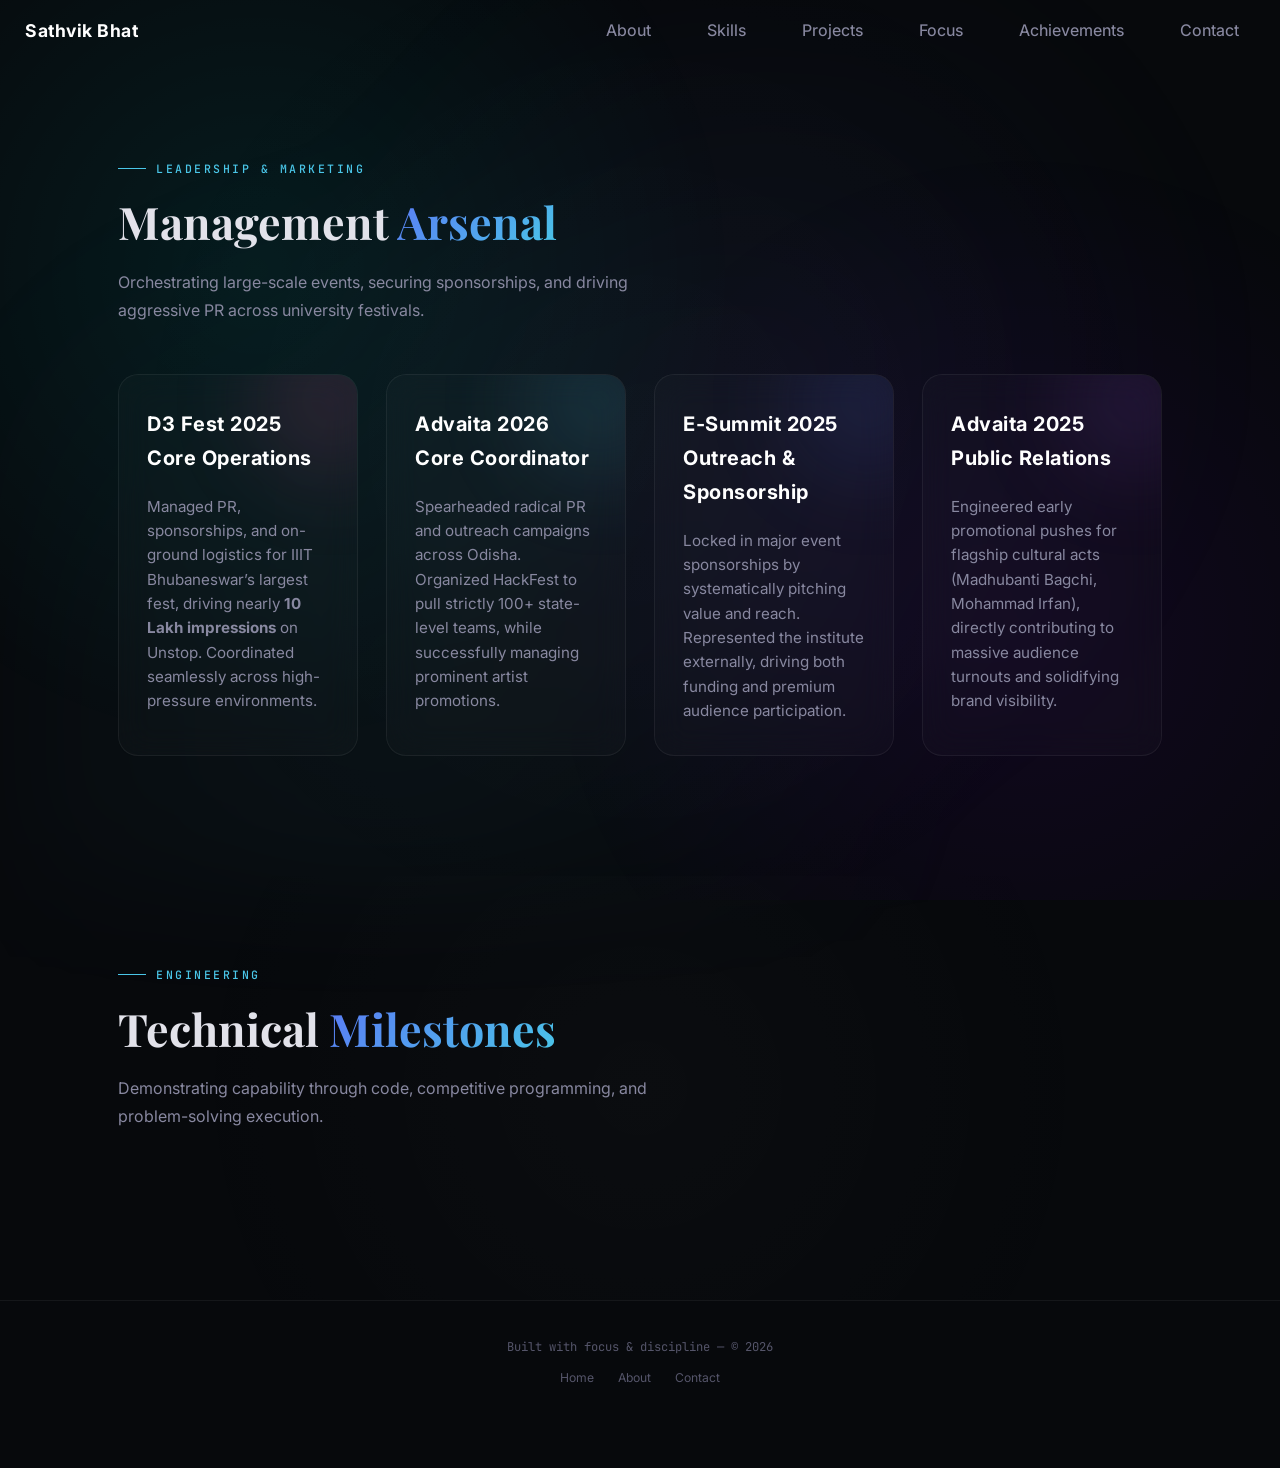
==== achievements.html @ 840d5bf0 "Updated many new sections" ====
<!DOCTYPE html>
<html lang="en">

<head>
  <meta charset="UTF-8" />
  <meta name="viewport" content="width=device-width, initial-scale=1.0" />
  <title>Achievements - Sathvik Bhat</title>
  <meta name="description"
    content="Achievements and milestones of Sathvik Bhat." />
  <meta name="author" content="Sathvik Bhat" />

  <!-- Google Fonts -->
  <link rel="preconnect" href="https://fonts.googleapis.com" />
  <link rel="preconnect" href="https://fonts.gstatic.com" crossorigin />
  <link
    href="https://fonts.googleapis.com/css2?family=Playfair+Display:wght@700;800;900&family=Inter:wght@300;400;450;500;600;700;800&family=JetBrains+Mono:wght@400;500&display=swap"
    rel="stylesheet" />

  <!-- Stylesheet -->
  <link rel="stylesheet" href="style.css" />
</head>

<body>

  <!-- Floating pill navbar -->
  <nav class="navbar" id="navbar">
    <div class="nav-pill" id="nav-links">
      <div class="name-navbar" id="name-navbar">
        <h3><a href="index.html">Sathvik Bhat</a></h3>
      </div>
      <div class="page-navbar">
        <a href="index.html#about">About</a>
        <a href="skills-projects.html">Skills</a>
        <a href="skills-projects.html#projects">Projects</a>
        <a href="focus.html">Focus</a>
        <a href="achievements.html">Achievements</a>
        <a href="index.html#contact">Contact</a>
      </div>
    </div>
    <button class="nav-toggle" id="nav-toggle" aria-label="Toggle navigation">
    </button>
  </nav>

  <!-- ================================
       MANAGEMENT ACHIEVEMENTS
       ================================ -->
  <section class="section" id="management-achievements" style="padding-top: 150px;">
    <div class="container">
      <span class="section-label reveal">Leadership & Marketing</span>
      <h2 class="section-title reveal">Management <span class="gradient-text">Arsenal</span></h2>
      <p class="section-subtitle reveal" style="margin-bottom: 50px;">
        Orchestrating large-scale events, securing sponsorships, and driving aggressive PR across university festivals.
      </p>

      <div class="skills-box-grid">
        <!-- D3 Fest -->
        <div class="skill-box reveal reveal-delay-1">
          <div class="box-glow pink"></div>
          <div class="box-content">
            <h3 class="box-title">D3 Fest 2025 Core Operations</h3>
            <p style="color: var(--text-secondary); line-height: 1.6; font-size: 0.95rem; margin-top: 14px;">
              Managed PR, sponsorships, and on-ground logistics for IIIT Bhubaneswar’s largest fest, driving nearly <strong>10 Lakh impressions</strong> on Unstop. Coordinated seamlessly across high-pressure environments.
            </p>
          </div>
        </div>

        <!-- Advaita 26 -->
        <div class="skill-box reveal reveal-delay-2">
          <div class="box-glow cyan"></div>
          <div class="box-content">
            <h3 class="box-title">Advaita 2026 Core Coordinator</h3>
            <p style="color: var(--text-secondary); line-height: 1.6; font-size: 0.95rem; margin-top: 14px;">
              Spearheaded radical PR and outreach campaigns across Odisha. Organized HackFest to pull strictly 100+ state-level teams, while successfully managing prominent artist promotions.
            </p>
          </div>
        </div>

        <!-- E-Summit -->
        <div class="skill-box reveal reveal-delay-3">
          <div class="box-glow blue"></div>
          <div class="box-content">
            <h3 class="box-title">E-Summit 2025 Outreach & Sponsorship</h3>
            <p style="color: var(--text-secondary); line-height: 1.6; font-size: 0.95rem; margin-top: 14px;">
              Locked in major event sponsorships by systematically pitching value and reach. Represented the institute externally, driving both funding and premium audience participation.
            </p>
          </div>
        </div>

        <!-- Advaita 25 -->
        <div class="skill-box reveal reveal-delay-4">
          <div class="box-glow purple"></div>
          <div class="box-content">
            <h3 class="box-title">Advaita 2025 Public Relations</h3>
            <p style="color: var(--text-secondary); line-height: 1.6; font-size: 0.95rem; margin-top: 14px;">
              Engineered early promotional pushes for flagship cultural acts (Madhubanti Bagchi, Mohammad Irfan), directly contributing to massive audience turnouts and solidifying brand visibility.
            </p>
          </div>
        </div>
      </div>
    </div>
  </section>

  <!-- ================================
       TECHNICAL ACHIEVEMENTS
       ================================ -->
  <section class="section" id="tech-achievements" style="padding-bottom: 120px; padding-top: 80px;">
    <div class="container">
      <span class="section-label reveal">Engineering</span>
      <h2 class="section-title reveal">Technical <span class="gradient-text">Milestones</span></h2>
      <p class="section-subtitle reveal" style="margin-bottom: 50px;">
        Demonstrating capability through code, competitive programming, and problem-solving execution.
      </p>

      <div class="skills-box-grid">
        <!-- Tech achievements will be added here -->
      </div>
    </div>
  </section>

  <!-- ================================
       FOOTER
       ================================ -->
  <footer class="footer">
    <div class="container">
      <p>Built with focus &amp; discipline — &copy; 2026</p>
      <div class="footer-links">
        <a href="index.html#hero">Home</a>
        <a href="index.html#about">About</a>
        <a href="index.html#contact">Contact</a>
      </div>
    </div>
  </footer>

  <!-- JavaScript -->
  <script src="script.js"></script>
</body>

</html>
---- style.css ----
/* ==============================
   DESIGN TOKENS & RESET
   ============================== */

:root {
  /* Darker color palette */
  --bg-primary: #191223;
  --bg-secondary: #2b2049;
  --bg-card: rgba(255, 255, 255, 0.02);
  --bg-glass: rgba(255, 255, 255, 0.035);
  --border-glass: rgba(255, 255, 255, 0.06);
  --border-hover: rgba(255, 255, 255, 0.12);

  --text-primary: #e2e2ea;
  --text-secondary: #8888a0;
  --text-muted: #55556a;

  --accent-blue: #5a7af5;
  --accent-cyan: #4ac6e8;
  --accent-gradient: linear-gradient(135deg, #5a7af5 0%, #4ac6e8 100%);

  /* Typography */
  --font-display: 'Playfair Display', Georgia, serif;
  --font-primary: 'Inter', -apple-system, BlinkMacSystemFont, sans-serif;
  --font-mono: 'JetBrains Mono', 'Fira Code', monospace;

  /* Spacing */
  --section-padding: 120px 0;
  --container-width: 1100px;
  --container-padding: 0 28px;

  /* Transitions */
  --transition-fast: 0.2s ease;
  --transition-smooth: 0.3s ease;

  /* Borders */
  --radius-sm: 8px;
  --radius-md: 14px;
  --radius-lg: 20px;
  --radius-pill: 50px;
}

/* Reset */
*,
*::before,
*::after {
  margin: 0;
  padding: 0;
  box-sizing: border-box;
}

html {
  scroll-behavior: smooth;
  font-size: 16px;
  -webkit-font-smoothing: antialiased;
  -moz-osx-font-smoothing: grayscale;
}

/* ==============================
   GLOBAL BACKGROUND SYSTEM
   ============================== */

body {
  font-family: var(--font-primary);
  background: rgb(7, 9, 12);
  background-attachment: fixed;
  color: var(--text-primary);
  line-height: 1.7;
  overflow-x: hidden;
  position: relative;
}

/* MAIN AMBIENT LAYER */
body::before {
  content: "";
  position: fixed;
  inset: 0;
  z-index: -2;

  background:
    radial-gradient(circle at 20% 30%, rgba(0, 255, 255, 0.08), transparent 40%),
    radial-gradient(circle at 80% 70%, rgba(140, 0, 255, 0.08), transparent 40%);

  animation: globalFloat 10s ease-in-out infinite alternate;
}

/* EXTRA DEPTH LAYER */
body::after {
  content: "";
  position: fixed;
  inset: 0;
  z-index: -3;

  background:
    radial-gradient(circle at 60% 40%, rgba(90, 122, 245, 0.06), transparent 50%),
    radial-gradient(circle at 30% 80%, rgba(74, 198, 232, 0.05), transparent 50%);

  filter: blur(60px);
}

/* ANIMATION */
@keyframes globalFloat {
  from {
    transform: translateY(0px) scale(1);
  }

  to {
    transform: translateY(-60px) scale(1.05);
  }
}

@media (max-width: 768px) {
  body {
    padding-bottom: 60px;
    /* same height as the bar */
  }
}

a {
  text-decoration: none;
  color: inherit;
}

ul,
ol {
  list-style: none;
}

img {
  max-width: 100%;
  display: block;
}

button {
  cursor: pointer;
  border: none;
  background: none;
  font-family: inherit;
}

/* ==============================
   UTILITY CLASSES
   ============================== */

.container {
  max-width: var(--container-width);
  margin: 0 auto;
  padding: var(--container-padding);
}

.section {
  padding: var(--section-padding);
  position: relative;
}

.section-label {
  display: inline-flex;
  align-items: center;
  gap: 10px;
  font-family: var(--font-mono);
  font-size: 0.72rem;
  letter-spacing: 2.5px;
  text-transform: uppercase;
  color: var(--accent-cyan);
  margin-bottom: 18px;
  font-weight: 500;
}

.section-label::before {
  content: '';
  width: 28px;
  height: 1px;
  background: var(--accent-cyan);
}

.section-title {
  font-family: var(--font-display);
  font-size: clamp(1.8rem, 4vw, 2.8rem);
  font-weight: 700;
  color: var(--text-primary);
  margin-bottom: 20px;
  line-height: 1.15;
}

.section-subtitle {
  font-size: 1rem;
  color: var(--text-secondary);
  max-width: 540px;
  line-height: 1.75;
}

.gradient-text {
  background: var(--accent-gradient);
  -webkit-background-clip: text;
  -webkit-text-fill-color: transparent;
  background-clip: text;
}

/* ==============================
   HERO SECTION
   ============================== */

.hero {
  min-height: 100vh;
  display: flex;
  align-items: center;
  position: relative;
  overflow: hidden;
  background: transparent;
}

.hero-inner {
  position: relative;
  z-index: 2;

  display: flex;
  flex-direction: column;

  justify-content: center;
  /* vertical center */
  align-items: center;
  /* horizontal center */

  text-align: center;
  /* center text */

  width: 100%;
  max-width: 1300px;
  margin: 0 auto;
  padding: 0 24px;
  min-height: 100vh;
}

.hero-content {
  max-width: 800px;
  padding: 0;
  margin: 0 auto;

  display: flex;
  flex-direction: column;
  align-items: center;
}

@keyframes fadeInUp {
  from {
    opacity: 0;
    transform: translateY(24px);
  }

  to {
    opacity: 1;
    transform: translateY(0);
  }
}

.section::before {
  content: "";
  position: absolute;
  inset: 0;
  z-index: -1;
  background: radial-gradient(circle at 50% 50%, rgba(255, 255, 255, 0.02), transparent 70%);
  pointer-events: none;
}

.hero-name {
  margin-bottom: 24px;
}

.name-line {
  display: block;
  font-family: var(--font-display);
  font-size: clamp(3.5rem, 10vw, 7rem);
  font-weight: 900;
  line-height: 0.9;
  color: #fff;
  position: relative;
  letter-spacing: -2px;
  text-shadow:
    0 0 10px rgba(125, 249, 255, 0.15),
    0 0 30px rgba(192, 132, 252, 0.1);

  background: linear-gradient(90deg, #ffffff, #7df9ff, #c084fc);
  -webkit-background-clip: text;
  background-clip: text;
  -webkit-text-fill-color: transparent;

  animation: glowShift 4s linear infinite;
}

@keyframes glowShift {
  0% {
    filter: drop-shadow(0 0 10px rgba(125, 249, 255, 0.2));
  }

  100% {
    filter: drop-shadow(0 0 25px rgba(192, 132, 252, 0.4));
  }
}

.name-line::before,
.name-line::after {
  content: attr(data-text);
  position: absolute;
  left: 0;
  top: 0;
  width: 100%;
  overflow: hidden;
}

.name-line::before {
  color: rgba(0, 255, 255, 0.5);
  transform: translateX(-2px);
  animation: glitch 2s infinite;
}

.name-line::after {
  color: rgba(255, 0, 255, 0.5);
  transform: translateX(2px);
  animation: glitch 2s infinite reverse;
}

@keyframes glitch {
  0% {
    clip-path: inset(0 0 80% 0);
  }

  20% {
    clip-path: inset(10% 0 60% 0);
  }

  40% {
    clip-path: inset(40% 0 30% 0);
  }

  60% {
    clip-path: inset(20% 0 50% 0);
  }

  80% {
    clip-path: inset(60% 0 10% 0);
  }

  100% {
    clip-path: inset(0 0 80% 0);
  }
}

.name-line:first-child {
  margin-bottom: 6px;
}



.hero-tagline {
  font-size: 0.85rem;
  opacity: 0.7;
  letter-spacing: 2px;
  text-transform: uppercase;
}

.hero-tagline .cursor {
  display: inline-block;
  width: 2px;
  height: 1.1em;
  background: var(--accent-cyan);
  margin-left: 2px;
  vertical-align: text-bottom;
  animation: blink 0.8s step-end infinite;
}

@keyframes blink {

  0%,
  100% {
    opacity: 1;
  }

  50% {
    opacity: 0;
  }
}

.hero-description {
  font-size: 1rem;
  color: #d4d2e6;
  line-height: 1.9;
  margin-bottom: 32px;
  max-width: 460px;
  opacity: 0.85;
  text-align: center;
  max-width: 600px;
}

.hero::after {
  content: "";
  position: absolute;
  width: 300px;
  height: 300px;
  background: radial-gradient(circle, rgba(0, 255, 255, 0.15), transparent);
  top: 60%;
  left: 70%;
  filter: blur(80px);
  z-index: 0;
}

.hero-light {
  position: absolute;
  top: 50%;
  right: -10%;
  transform: translateY(-50%);
  width: 600px;
  height: 600px;
  background: radial-gradient(circle, rgba(125, 249, 255, 0.15), transparent 60%);
  filter: blur(100px);
  z-index: 0;
  animation: floatLight 6s ease-in-out infinite alternate;
}

@keyframes floatLight {
  from {
    transform: translateY(-50%) translateX(0px);
  }

  to {
    transform: translateY(-55%) translateX(-40px);
  }
}

.hero-glow {
  position: absolute;
  width: 400px;
  height: 400px;
  background: radial-gradient(circle, rgba(168, 85, 247, 0.18), transparent 60%);
  pointer-events: none;
  transform: translate(-50%, -50%);
  filter: blur(80px);
  z-index: 0;
}

/* ==============================
   NAVBAR — Floating Pill
   ============================== */

/* ── Base navbar ── */
.navbar {
  position: fixed;
  top: 0;
  left: 50%;
  transform: translateX(-50%);
  width: 100%;
  max-width: 100%;
  z-index: 1000;
  background: transparent;
  backdrop-filter: blur(0px);
  -webkit-backdrop-filter: blur(0px);
  border: 1px solid transparent;
  border-radius: 0px;
  padding: 0;
  transition: all 0.5s cubic-bezier(0.2, 0.8, 0.2, 1); /* Smooth robust curve */
}

.nav-pill {
  display: flex;
  align-items: center;
  justify-content: space-between;
  gap: 64px; /* Space between name and the other options */
  width: 100%;
  padding: 8px 24px;
}

.page-navbar {
  display: flex;
  gap: 24px; /* Keep other options equally spaced */
}

.nav-pill a {
  font-size: 1rem;
  padding: 8px 16px;
  border-radius: 12px;
  transition: var(--transition-smooth);
  font-weight: 450;
  color: var(--text-secondary);
  white-space: nowrap;
}

.nav-pill a:hover {
  color: var(--text-primary);
  background: rgba(125, 249, 255, 0.1); /* Soft cyan background */
  text-shadow: 0 0 8px rgba(125, 249, 255, 0.4);
}

.nav-pill .name-navbar a {
  color: #fff;
  font-weight: 700;
  font-size: 1.1rem;
  letter-spacing: 0.5px;
  padding: 8px 0; /* Remove side padding to keep it flush left if needed, or leave it */
}

.nav-pill .name-navbar a:hover {
  background: transparent;
  color: var(--accent-cyan);
}

/* ── Scrolled state (desktop) ── */
.navbar.scrolled {
  position: fixed;
  top: 10px;
  left: 50%;
  transform: translateX(-50%);
  width: max-content;
  max-width: 95%;
  display: flex;
  align-items: baseline;
  gap: 4px;
  padding: 8px 16px;
  background: rgba(14, 14, 24, 0.65);
  backdrop-filter: blur(20px);
  -webkit-backdrop-filter: blur(20px);
  border: 1px solid rgba(255, 255, 255, 0.06);
  border-radius: 40px;
  box-shadow: 0 4px 24px rgba(0, 0, 0, 0.4);
  font-size: 0.82rem;
  font-weight: 450;
  color: var(--text-secondary);
  white-space: nowrap;
}

/* ── Mobile toggle (hidden by default) ── */
.nav-toggle {
  display: none;
}

/* ── Mobile bottom bar ── */
@media (max-width: 768px) {

  /* Both normal and scrolled: pin to bottom */
  .navbar,
  .navbar.scrolled {
    position: fixed !important;
    top: unset !important;
    bottom: 0 !important;
    left: 0 !important;
    transform: none !important;
    width: 100% !important;
    padding: 0 !important;
    border-radius: 0 !important;
    background: transparent !important;
    backdrop-filter: none !important;
    -webkit-backdrop-filter: none !important;
    border: none !important;
    box-shadow: none !important;
    display: block !important;
  }

  /* Hide name on mobile */
  .name-navbar {
    display: none;
  }

  /* The actual visible bar */
  .nav-pill,
  .navbar.scrolled .nav-pill {
    width: 100% !important;
    justify-content: space-around !important;
    padding: 10px 4px !important;
    gap: 0 !important;
    border-radius: 0 !important;
    background: rgba(14, 14, 24, 0.95) !important;
    backdrop-filter: blur(20px) !important;
    -webkit-backdrop-filter: blur(20px) !important;
    border-top: 1px solid rgba(255, 255, 255, 0.08) !important;
    box-shadow: 0 -4px 20px rgba(0, 0, 0, 0.3) !important;
  }

  /* Links spread evenly */
  .page-navbar,
  .navbar.scrolled .page-navbar {
    display: flex !important;
    width: 100% !important;
    justify-content: space-around !important;
    align-items: center !important;
    gap: 0 !important;
  }

  /* Shrink link text */
  .page-navbar a,
  .navbar.scrolled .page-navbar a {
    font-size: 0.62rem !important;
    padding: 4px 2px !important;
    text-align: center !important;
    white-space: nowrap !important;
  }

  /* Prevent content hiding behind bar */
  body {
    padding-bottom: 56px;
  }
}

/* ==============================
   BUTTONS
   ============================== */

.btn-primary {
  display: inline-flex;
  align-items: center;
  gap: 8px;
  padding: 12px 28px;
  background: var(--accent-gradient);
  color: #fff;
  font-size: 0.86rem;
  font-weight: 600;
  border-radius: var(--radius-pill);
  transition: var(--transition-smooth);
  border: none;
  cursor: pointer;
}

.btn-primary:hover {
  transform: translateY(-2px);
  box-shadow: 0 6px 24px rgba(90, 122, 245, 0.25);
}

.btn-secondary {
  display: inline-flex;
  align-items: center;
  gap: 8px;
  padding: 12px 28px;
  background: transparent;
  color: var(--text-primary);
  font-size: 0.86rem;
  font-weight: 500;
  border-radius: var(--radius-pill);
  border: 1px solid rgba(255, 255, 255, 0.1);
  transition: var(--transition-smooth);
}

.btn-secondary:hover {
  border-color: rgba(255, 255, 255, 0.2);
  background: rgba(255, 255, 255, 0.03);
  transform: translateY(-2px);
}

/* ==============================
   ABOUT SECTION
   ============================== */

.about-content {
  display: grid;
  grid-template-columns: 1fr 1fr;
  gap: 60px;
  align-items: start;
}

.about-text p {
  color: var(--text-secondary);
  font-size: 0.98rem;
  margin-bottom: 18px;
  line-height: 1.8;
}

.about-text .highlight {
  color: var(--text-primary);
  font-weight: 500;
}

.about-stats {
  display: grid;
  grid-template-columns: 1fr 1fr;
  gap: 16px;
}

.stat-card {
  padding: 26px 22px;
  background: var(--bg-card);
  border: 1px solid var(--border-glass);
  border-radius: var(--radius-md);
  transition: var(--transition-smooth);
}

.stat-card:hover {
  border-color: var(--border-hover);
  background: var(--bg-glass);
  transform: translateY(-3px);
}

.stat-card .stat-label {
  font-size: 0.7rem;
  text-transform: uppercase;
  letter-spacing: 2px;
  color: var(--text-muted);
  margin-bottom: 6px;
  font-family: var(--font-mono);
}

.stat-card .stat-value {
  font-size: 0.95rem;
  color: var(--text-primary);
  font-weight: 600;
}

/* ==============================
   SKILLS SECTION
   ============================== */

.skills-grid {
  display: grid;
  grid-template-columns: repeat(auto-fit, minmax(260px, 1fr));
  gap: 20px;
  margin-top: 44px;
}

.skill-category {
  padding: 28px 24px;
  background: var(--bg-card);
  border: 1px solid var(--border-glass);
  border-radius: var(--radius-lg);
  transition: var(--transition-smooth);
}

.skill-category:hover {
  border-color: var(--border-hover);
  transform: translateY(-3px);
}

.skill-category-header {
  margin-bottom: 16px;
}

.skill-category-header h3 {
  font-size: 1rem;
  font-weight: 600;
  color: var(--text-primary);
}

.skill-tags {
  display: flex;
  flex-wrap: wrap;
  gap: 8px;
}

.skill-tag {
  display: inline-flex;
  align-items: center;
  gap: 6px;
  padding: 6px 14px;
  background: var(--bg-glass);
  border: 1px solid var(--border-glass);
  border-radius: 100px;
  font-size: 0.8rem;
  color: var(--text-secondary);
  transition: var(--transition-fast);
  font-weight: 450;
}

.skill-tag:hover {
  color: var(--text-primary);
  border-color: rgba(255, 255, 255, 0.15);
}

.skill-tag .tag-dot {
  width: 4px;
  height: 4px;
  border-radius: 50%;
  background: var(--accent-cyan);
  opacity: 0.5;
}

/* ==============================
   VALUE / WHY ME SECTION
   ============================== */

.value-grid {
  display: grid;
  grid-template-columns: repeat(auto-fit, minmax(280px, 1fr));
  gap: 20px;
  margin-top: 44px;
}

.value-card {
  padding: 28px 24px;
  background: var(--bg-card);
  border: 1px solid var(--border-glass);
  border-radius: var(--radius-lg);
  transition: var(--transition-smooth);
}

.value-card:hover {
  border-color: var(--border-hover);
  transform: translateY(-3px);
}

.value-card .value-number {
  font-family: var(--font-mono);
  font-size: 0.68rem;
  color: var(--accent-cyan);
  margin-bottom: 14px;
  opacity: 0.5;
}

.value-card h3 {
  font-size: 1.05rem;
  font-weight: 600;
  margin-bottom: 10px;
}

.value-card p {
  font-size: 0.88rem;
  color: var(--text-secondary);
  line-height: 1.7;
}

/* ==============================
   FOCUS SECTION
   ============================== */

.focus-timeline {
  margin-top: 44px;
  position: relative;
  padding-left: 36px;
}

.focus-timeline::before {
  content: '';
  position: absolute;
  top: 0;
  left: 12px;
  width: 1px;
  height: 100%;
  background: linear-gradient(to bottom, var(--accent-cyan), var(--border-glass));
}

.focus-item {
  position: relative;
  margin-bottom: 32px;
  padding: 26px;
  background: var(--bg-card);
  border: 1px solid var(--border-glass);
  border-radius: var(--radius-md);
  transition: var(--transition-smooth);
}

.focus-item:last-child {
  margin-bottom: 0;
}

.focus-item:hover {
  border-color: var(--border-hover);
  transform: translateX(4px);
}

.focus-item::before {
  content: '';
  position: absolute;
  left: -30px;
  top: 30px;
  width: 8px;
  height: 8px;
  border-radius: 50%;
  background: var(--accent-cyan);
  border: 2px solid var(--bg-primary);
}

.focus-item .focus-label {
  font-family: var(--font-mono);
  font-size: 0.68rem;
  text-transform: uppercase;
  letter-spacing: 2px;
  color: var(--accent-cyan);
  margin-bottom: 6px;
}

.focus-item h3 {
  font-size: 1.05rem;
  font-weight: 600;
  margin-bottom: 8px;
}

.focus-item p {
  font-size: 0.88rem;
  color: var(--text-secondary);
  line-height: 1.7;
}

/* ==============================
   VISION SECTION
   ============================== */

.vision-grid {
  display: grid;
  grid-template-columns: repeat(2, 1fr);
  gap: 20px;
  margin-top: 44px;
}

.vision-card {
  padding: 30px 26px;
  background: var(--bg-card);
  border: 1px solid var(--border-glass);
  border-radius: var(--radius-lg);
  transition: var(--transition-smooth);
}

.vision-card:hover {
  border-color: var(--border-hover);
  transform: translateY(-3px);
}

.vision-card h3 {
  font-size: 1.05rem;
  font-weight: 600;
  margin-bottom: 10px;
}

.vision-card p {
  font-size: 0.88rem;
  color: var(--text-secondary);
  line-height: 1.7;
}

/* ==============================
   CONTACT SECTION
   ============================== */

.contact-wrapper {
  display: grid;
  grid-template-columns: 1fr 1fr;
  gap: 56px;
  margin-top: 44px;
}

.contact-info h3 {
  font-size: 1.3rem;
  font-weight: 600;
  margin-bottom: 14px;
}

.contact-info p {
  font-size: 0.92rem;
  color: var(--text-secondary);
  margin-bottom: 28px;
  line-height: 1.8;
}

.contact-links {
  display: flex;
  flex-direction: column;
  gap: 12px;
}

.contact-link {
  display: flex;
  align-items: center;
  gap: 14px;
  padding: 14px 18px;
  background: var(--bg-card);
  border: 1px solid var(--border-glass);
  border-radius: var(--radius-md);
  transition: var(--transition-smooth);
  font-size: 0.88rem;
  color: var(--text-secondary);
}

.contact-link:hover {
  border-color: var(--border-hover);
  color: var(--text-primary);
  transform: translateX(4px);
}

.contact-link .link-icon {
  width: 34px;
  height: 34px;
  display: flex;
  align-items: center;
  justify-content: center;
  background: var(--bg-glass);
  border-radius: var(--radius-sm);
  font-size: 0.95rem;
}

.contact-form {
  display: flex;
  flex-direction: column;
  gap: 14px;
}

.form-group {
  display: flex;
  flex-direction: column;
  gap: 6px;
}

.form-group label {
  font-size: 0.7rem;
  text-transform: uppercase;
  letter-spacing: 2px;
  color: var(--text-muted);
  font-family: var(--font-mono);
}

.form-group input,
.form-group textarea {
  padding: 13px 16px;
  background: var(--bg-card);
  border: 1px solid var(--border-glass);
  border-radius: var(--radius-sm);
  color: var(--text-primary);
  font-family: var(--font-primary);
  font-size: 0.88rem;
  transition: var(--transition-fast);
  outline: none;
}

.form-group input:focus,
.form-group textarea:focus {
  border-color: var(--accent-blue);
  box-shadow: 0 0 0 3px rgba(90, 122, 245, 0.08);
}

.form-group textarea {
  resize: vertical;
  min-height: 110px;
}

.form-submit {
  margin-top: 6px;
}

.form-status {
  font-size: 0.82rem;
  margin-top: 8px;
  padding: 10px 14px;
  border-radius: var(--radius-sm);
  display: none;
}

.form-status.success {
  display: block;
  background: rgba(74, 198, 232, 0.06);
  color: var(--accent-cyan);
  border: 1px solid rgba(74, 198, 232, 0.15);
}

.form-status.error {
  display: block;
  background: rgba(255, 100, 100, 0.06);
  color: #ff6b6b;
  border: 1px solid rgba(255, 100, 100, 0.15);
}

/* ==============================
   FOOTER
   ============================== */

.footer {
  padding: 36px 0 80px;
  border-top: 1px solid var(--border-glass);
  text-align: center;
}

.footer p {
  font-size: 0.76rem;
  color: var(--text-muted);
  font-family: var(--font-mono);
}

.footer .footer-links {
  display: flex;
  justify-content: center;
  gap: 24px;
  margin-top: 10px;
}

.footer .footer-links a {
  font-size: 0.76rem;
  color: var(--text-muted);
  transition: var(--transition-fast);
}

.footer .footer-links a:hover {
  color: var(--text-primary);
}

/* ==============================
   SCROLL ANIMATIONS
   ============================== */

.reveal {
  opacity: 0;
  transform: translateY(24px);
  transition: opacity 0.6s ease, transform 0.6s ease;
}

.reveal.visible {
  opacity: 1;
  transform: translateY(0);
}

.reveal-delay-1 {
  transition-delay: 0.1s;
}

.reveal-delay-2 {
  transition-delay: 0.2s;
}

.reveal-delay-3 {
  transition-delay: 0.3s;
}

.reveal-delay-4 {
  transition-delay: 0.4s;
}

/* ==============================
   RESPONSIVE
   ============================== */

@media (max-width: 1024px) {
  .hero-inner {
    padding: 0 32px;
  }

  .hero-profile-img {
    width: clamp(220px, 28vw, 320px);
  }
}

/* ========================================
   MOBILE HERO — Full-page image + overlay
   ======================================== */

@media (max-width: 900px) {
  :root {
    --section-padding: 80px 0;
  }

  /* --- Hero becomes a full-viewport cinematic layout --- */
  .hero {
    min-height: 100vh;
    min-height: 100dvh;
    display: flex;
    align-items: stretch;
    position: relative;
    overflow: hidden;
  }

  .hero-inner {
    flex-direction: column;
    align-items: stretch;
    justify-content: flex-end;
    text-align: left;
    padding: 0;
    position: relative;
    width: 100%;
    min-height: 100vh;
    min-height: 100dvh;
  }

  /* Image fills the entire hero as background */
  .hero-image-wrapper {
    position: absolute;
    top: 0;
    left: 0;
    width: 100%;
    height: 100%;
    z-index: 1;
    order: unset;
    padding-top: 0;
    animation: none;
  }

  .hero-profile-img {
    width: 100% !important;
    height: 100% !important;
    object-fit: cover;
    object-position: top center;
    display: block;
    filter: brightness(0.85) contrast(1.1) saturate(1.05);
  }

  /* Cinematic gradient overlays on top of image */
  .hero-image-wrapper::before {
    content: '';
    position: absolute;
    inset: 0;
    z-index: 2;
    background:
      linear-gradient(to bottom,
        rgba(14, 14, 24, 0.15) 0%,
        rgba(14, 14, 24, 0.05) 30%,
        rgba(14, 14, 24, 0.3) 55%,
        rgba(14, 14, 24, 0.85) 75%,
        rgba(14, 14, 24, 0.97) 90%,
        #0e0e18 100%);
  }

  .hero-image-wrapper::after {
    content: '';
    position: absolute;
    inset: 0;
    z-index: 3;
    background:
      linear-gradient(135deg,
        rgba(90, 122, 245, 0.08) 0%,
        transparent 50%,
        rgba(74, 198, 232, 0.06) 100%);
    pointer-events: none;
  }

  /* Content overlay — pinned to lower half */
  .hero-content {
    position: relative;
    z-index: 10;
    max-width: 100%;
    flex: none;
    margin-top: auto;
    padding: 0 24px 100px 24px;
    padding-top: 0;
    order: unset;
    animation: mobileHeroFadeIn 1s ease 0.3s both;
  }

  @keyframes mobileHeroFadeIn {
    from {
      opacity: 0;
      transform: translateY(30px);
    }

    to {
      opacity: 1;
      transform: translateY(0);
    }
  }

  /* Name styling on mobile — bold, dramatic, left-aligned */
  .hero-name {
    margin-bottom: 16px;
    position: relative;
  }

  /* Animated accent line before the name */
  .hero-name::before {
    content: '';
    display: block;
    width: 40px;
    height: 3px;
    background: var(--accent-gradient);
    margin-bottom: 16px;
    border-radius: 4px;
    animation: accentSlideIn 0.8s ease 0.6s both;
  }

  @keyframes accentSlideIn {
    from {
      width: 0;
      opacity: 0;
    }

    to {
      width: 40px;
      opacity: 1;
    }
  }

  .name-line {
    font-size: clamp(3rem, 14vw, 4.5rem) !important;
    text-shadow:
      0 2px 20px rgba(0, 0, 0, 0.5),
      0 4px 40px rgba(90, 122, 245, 0.15);
    letter-spacing: -0.5px;
  }

  /* Tagline with glassmorphism treatment on mobile */
  .hero-tagline {
    font-size: 0.95rem;
    color: rgba(255, 255, 255, 0.85);
    margin-bottom: 16px;
    padding: 10px 16px;
    background: rgba(255, 255, 255, 0.06);
    backdrop-filter: blur(12px);
    -webkit-backdrop-filter: blur(12px);
    border: 1px solid rgba(255, 255, 255, 0.08);
    border-radius: 10px;
    display: inline-block;
  }

  /* Description text */
  .hero-description {
    font-size: 0.88rem;
    color: rgba(255, 255, 255, 0.6);
    line-height: 1.75;
    max-width: 100%;
    margin: 0;
  }

  /* --- Navbar adjustments --- */
  .navbar {
    bottom: 20px;
  }

  /* --- Grid collapses --- */
  .about-content {
    grid-template-columns: 1fr;
    gap: 36px;
  }

  .vision-grid {
    grid-template-columns: 1fr;
  }

  .contact-wrapper {
    grid-template-columns: 1fr;
    gap: 36px;
  }

  .skills-grid {
    grid-template-columns: 1fr;
  }
}

/* ---- 768px: mobile nav toggle ---- */
@media (max-width: 768px) {
  .nav-pill {
    display: none;
  }

  .nav-pill.active {
    display: flex;
    flex-direction: column;
    position: fixed;
    top: 50%;
    left: 50%;
    transform: translate(-50%, -50%);
    z-index: 1001;
    padding: 28px 36px;
    gap: 6px;
    background: rgba(10, 10, 16, 0.96);
    backdrop-filter: blur(20px);
    -webkit-backdrop-filter: blur(20px);
    border: 1px solid rgba(255, 255, 255, 0.06);
    border-radius: var(--radius-lg);
    box-shadow: 0 20px 60px rgba(0, 0, 0, 0.6);
  }

  .nav-pill.active a {
    font-size: 1rem;
    padding: 12px 20px;
    text-align: center;
  }

  .nav-toggle {
    display: flex;
  }

  .nav-toggle.active span:nth-child(1) {
    transform: rotate(45deg) translate(5px, 5px);
  }

  .nav-toggle.active span:nth-child(2) {
    opacity: 0;
  }

  .nav-toggle.active span:nth-child(3) {
    transform: rotate(-45deg) translate(5px, -5px);
  }

  .hero-content {
    padding-bottom: 100px;
  }

  .about-stats {
    grid-template-columns: 1fr 1fr;
  }

  .value-grid {
    grid-template-columns: 1fr;
  }
}

/* ---- 480px: small phones ---- */
@media (max-width: 480px) {
  .hero-inner {
    padding: 0;
  }

  .hero-content {
    padding: 0 20px 100px 20px;
  }

  .name-line {
    font-size: clamp(2.6rem, 16vw, 3.8rem) !important;
  }

  .hero-tagline {
    font-size: 0.85rem;
  }

  .hero-description {
    font-size: 0.82rem;
  }

  .hero-cta {
    flex-direction: column;
    align-items: stretch;
  }

  .btn-primary,
  .btn-secondary {
    width: 100%;
    justify-content: center;
  }

  .about-stats {
    grid-template-columns: 1fr;
  }

  .focus-timeline {
    padding-left: 26px;
  }
}

/* ==============================
   NEW SKILLS BOXES (skills-projects.html)
   ============================== */

.skills-box-grid {
  display: grid;
  grid-template-columns: repeat(auto-fit, minmax(240px, 1fr));
  gap: 28px;
  position: relative;
}

.skill-box {
  position: relative;
  background: var(--bg-card);
  border: 1px solid var(--border-glass);
  border-radius: var(--radius-lg);
  padding: 32px 28px;
  overflow: hidden;
  transition: transform 0.4s cubic-bezier(0.175, 0.885, 0.32, 1.275), box-shadow 0.4s ease;
  backdrop-filter: blur(16px);
  -webkit-backdrop-filter: blur(16px);
  z-index: 1;
}

.skill-box:hover {
  transform: translateY(-8px) scale(1.02);
  border-color: rgba(255, 255, 255, 0.2);
  box-shadow: 0 15px 30px rgba(0, 0, 0, 0.3);
}

.box-glow {
  position: absolute;
  width: 150px;
  height: 150px;
  top: -50px;
  right: -50px;
  border-radius: 50%;
  filter: blur(50px);
  opacity: 0.15;
  z-index: -1;
  transition: var(--transition-smooth);
}

.skill-box:hover .box-glow {
  opacity: 0.4;
  transform: scale(1.2);
}

.box-glow.blue { background: #5a7af5; }
.box-glow.purple { background: #a855f7; }
.box-glow.cyan { background: #4ac6e8; }
.box-glow.pink { background: #ec4899; }

.box-content .box-title {
  font-size: 1.25rem;
  font-weight: 700;
  margin-bottom: 20px;
  color: #fff;
  letter-spacing: 0.5px;
}

.box-list {
  display: flex;
  flex-direction: column;
  gap: 12px;
}

.box-list li {
  font-size: 0.95rem;
  color: var(--text-secondary);
  display: flex;
  align-items: center;
  gap: 10px;
  transition: var(--transition-fast);
}

.skill-box:hover .box-list li {
  color: var(--text-primary);
}

.box-list li::before {
  content: "\25B8"; /* small right triangle */
  color: var(--accent-cyan);
  font-size: 1rem;
  line-height: 1;
}

/* ==============================
   PROJECTS SECTION
   ============================== */

.projects-grid {
  display: grid;
  grid-template-columns: repeat(auto-fit, minmax(320px, 1fr));
  gap: 32px;
}

.project-card {
  background: rgba(255, 255, 255, 0.02);
  border: 1px solid rgba(255, 255, 255, 0.08);
  border-radius: var(--radius-lg);
  display: flex;
  flex-direction: column;
  overflow: hidden;
  position: relative;
  transition: var(--transition-smooth);
}

.project-card::before {
  content: "";
  position: absolute;
  inset: 0;
  background: linear-gradient(180deg, rgba(255,255,255,0.03) 0%, rgba(255,255,255,0) 100%);
  opacity: 0;
  transition: var(--transition-smooth);
}

.project-card:hover {
  transform: translateY(-5px);
  border-color: rgba(255, 255, 255, 0.15);
  box-shadow: 0 20px 40px rgba(0,0,0,0.4);
}

.project-card:hover::before {
  opacity: 1;
}

.project-content {
  padding: 36px 32px;
  display: flex;
  flex-direction: column;
  height: 100%;
  position: relative;
  z-index: 2;
}

.project-tag {
  font-family: var(--font-mono);
  font-size: 0.75rem;
  color: var(--accent-cyan);
  margin-bottom: 12px;
  text-transform: uppercase;
  letter-spacing: 1.5px;
}

.project-title {
  font-size: 1.4rem;
  font-weight: 700;
  color: var(--text-primary);
  margin-bottom: 16px;
}

.project-description {
  font-size: 0.92rem;
  line-height: 1.7;
  color: var(--text-secondary);
  margin-bottom: 28px;
  flex-grow: 1;
}

.project-tech {
  display: flex;
  flex-wrap: wrap;
  gap: 8px;
  margin-bottom: 24px;
}

.project-tech span {
  font-size: 0.75rem;
  padding: 4px 10px;
  background: rgba(255, 255, 255, 0.05);
  border: 1px solid rgba(255, 255, 255, 0.1);
  border-radius: 4px;
  color: #d4d2e6;
}

.project-links {
  display: flex;
  gap: 16px;
}

.project-link {
  font-size: 0.85rem;
  font-weight: 600;
  color: #fff;
  display: inline-flex;
  align-items: center;
  transition: var(--transition-fast);
}

.project-link:hover {
  color: var(--accent-cyan);
}

/* ==============================
   RESUME BANNER
   ============================== */

.resume-banner {
  margin-top: 56px;
  background: var(--bg-card);
  border: 1px solid var(--border-glass);
  border-radius: var(--radius-lg);
  padding: 36px 48px;
  display: flex;
  align-items: center;
  justify-content: space-between;
  gap: 24px;
  backdrop-filter: blur(16px);
  -webkit-backdrop-filter: blur(16px);
  position: relative;
  overflow: hidden;
  transition: var(--transition-smooth);
}

.resume-banner:hover {
  border-color: rgba(255, 255, 255, 0.2);
  transform: translateY(-4px);
  box-shadow: 0 15px 30px rgba(0, 0, 0, 0.3);
}

.resume-banner-glow {
  position: absolute;
  width: 250px;
  height: 250px;
  top: 50%;
  left: 0;
  transform: translateY(-50%);
  background: var(--accent-gradient);
  border-radius: 50%;
  filter: blur(80px);
  opacity: 0.08;
  z-index: -1;
  pointer-events: none;
}

.resume-content h3 {
  font-size: 1.4rem;
  font-weight: 700;
  color: var(--text-primary);
  margin-bottom: 8px;
  letter-spacing: 0.5px;
}

.resume-content p {
  color: var(--text-secondary);
  font-size: 0.95rem;
  margin: 0;
  max-width: 500px;
  line-height: 1.6;
}

.resume-btn {
  white-space: nowrap;
}

@media (max-width: 768px) {
  .resume-banner {
    flex-direction: column;
    text-align: center;
    padding: 36px 24px;
  }
  
  .resume-banner-glow {
    top: 0;
    left: 50%;
    transform: translate(-50%, -50%);
  }
}

/* ==============================
   BENTO GRID (FOCUS PAGE)
   ============================== */

.bento-grid {
  display: grid;
  grid-template-columns: 1fr;
  gap: 24px;
  margin-top: 40px;
}

.bento-box {
  background: var(--bg-card);
  border: 1px solid var(--border-glass);
  border-radius: var(--radius-lg);
  padding: 40px 32px;
  position: relative;
  overflow: hidden;
  transition: var(--transition-smooth);
  display: flex;
  flex-direction: column;
  justify-content: flex-end;
  min-height: 260px;
}

.bento-box:hover {
  transform: translateY(-5px) scale(1.02);
  border-color: rgba(255, 255, 255, 0.2);
  box-shadow: 0 20px 40px rgba(0, 0, 0, 0.4);
}

.bento-box::before {
  content: '';
  position: absolute;
  top: 0; left: 0; right: 0; bottom: 0;
  background: linear-gradient(180deg, rgba(0,0,0,0) 0%, rgba(7,7,11,0.8) 100%);
  z-index: 1;
}

.bento-content {
  position: relative;
  z-index: 2;
}

.bento-label {
  font-family: 'JetBrains Mono', monospace;
  font-size: 0.8rem;
  letter-spacing: 1.5px;
  text-transform: uppercase;
  margin-bottom: 12px;
  display: inline-block;
  font-weight: 500;
}

.bento-box h3 {
  font-size: 1.5rem;
  color: var(--text-primary);
  margin-bottom: 12px;
  font-weight: 700;
}

.bento-box p {
  color: var(--text-secondary);
  line-height: 1.6;
  font-size: 0.95rem;
  margin: 0;
}

/* Desktop Grid Layout */
@media (min-width: 992px) {
  .bento-grid {
    grid-template-columns: repeat(3, 1fr);
    grid-template-rows: repeat(3, minmax(220px, auto));
  }
  
  .bento-core {
    grid-column: 1 / 3;
    grid-row: 1 / 3;
  }
  .bento-web {
    grid-column: 3 / 4;
    grid-row: 1 / 2;
  }
  .bento-ml {
    grid-column: 3 / 4;
    grid-row: 2 / 3;
  }
  .bento-biz {
    grid-column: 1 / 2;
    grid-row: 3 / 4;
  }
  .bento-comm {
    grid-column: 2 / 4;
    grid-row: 3 / 4;
  }
}

/* ==============================
   ABOUT SECTION REDESIGN
   ============================== */

.about-grid {
  display: grid;
  grid-template-columns: 1fr;
  gap: 60px;
  align-items: center;
}

@media (min-width: 992px) {
  .about-grid {
    grid-template-columns: 0.8fr 1.2fr;
    gap: 80px;
  }
}

.about-image-wrapper {
  position: relative;
  z-index: 1;
}

/* Glowing ring behind the image */
.image-glow {
  position: absolute;
  top: 50%;
  left: 50%;
  width: 120%;
  height: 120%;
  background: radial-gradient(circle, rgba(125, 249, 255, 0.15) 0%, rgba(192, 132, 252, 0.1) 40%, rgba(0,0,0,0) 70%);
  transform: translate(-50%, -50%);
  z-index: -1;
  border-radius: 50%;
  filter: blur(40px);
  animation: pulse-glow 6s infinite alternate;
}

@keyframes pulse-glow {
  0% { transform: translate(-50%, -50%) scale(0.9); opacity: 0.7; }
  100% { transform: translate(-50%, -50%) scale(1.1); opacity: 1; }
}

.about-image {
  width: 100%;
  aspect-ratio: 4 / 5;
  object-fit: cover;
  object-position: top;
  border-radius: var(--radius-lg);
  border: 1px solid rgba(255, 255, 255, 0.1);
  box-shadow: 0 20px 40px rgba(0, 0, 0, 0.5);
  transition: transform 0.4s ease, border-color 0.4s ease;
}

.about-image-wrapper:hover .about-image {
  transform: translateY(-10px) scale(1.02);
  border-color: rgba(125, 249, 255, 0.3);
}

.about-glass-badge {
  position: absolute;
  bottom: -20px;
  right: -20px;
  background: rgba(20, 20, 30, 0.8);
  backdrop-filter: blur(20px);
  -webkit-backdrop-filter: blur(20px);
  border: 1px solid rgba(255, 255, 255, 0.1);
  padding: 12px 24px;
  border-radius: 40px;
  display: flex;
  align-items: center;
  gap: 12px;
  font-family: var(--font-mono);
  font-size: 0.8rem;
  font-weight: 500;
  color: #fff;
  box-shadow: 0 10px 30px rgba(0, 0, 0, 0.5);
  transform: translateY(0);
  transition: transform 0.3s ease;
}

.about-image-wrapper:hover .about-glass-badge {
  transform: translateY(-5px);
}

.badge-dot {
  width: 8px;
  height: 8px;
  background: #10b981; /* green */
  border-radius: 50%;
  box-shadow: 0 0 10px #10b981;
}

.about-paras {
  display: flex;
  flex-direction: column;
  gap: 20px;
  margin-bottom: 40px;
}

.about-paras p {
  color: var(--text-secondary);
  line-height: 1.8;
  font-size: 1.05rem;
  margin: 0;
}

.about-quote {
  position: relative;
  background: rgba(255, 255, 255, 0.03);
  padding: 24px 32px;
  border-radius: var(--radius-md);
  border-left: 4px solid var(--accent-cyan);
  margin-top: 10px;
}

.quote-icon {
  position: absolute;
  top: -20px;
  left: 10px;
  font-family: serif;
  font-size: 6rem;
  line-height: 1;
  color: rgba(125, 249, 255, 0.1);
  user-select: none;
}

.about-quote p {
  color: var(--text-primary);
  font-size: 1.15rem;
  font-weight: 400;
  font-style: italic;
  position: relative;
  z-index: 2;
  letter-spacing: 0.5px;
}

.about-stats-mini {
  display: flex;
  flex-wrap: wrap;
  gap: 16px;
}

.stat-pill {
  background: var(--bg-card);
  border: 1px solid var(--border-glass);
  padding: 12px 20px;
  border-radius: 40px;
  display: flex;
  align-items: center;
  gap: 12px;
  transition: var(--transition-fast);
}

.stat-pill:hover {
  border-color: rgba(255, 255, 255, 0.15);
  background: rgba(255, 255, 255, 0.05);
  transform: translateY(-3px);
}

.stat-num {
  font-family: var(--font-mono);
  font-weight: 700;
  color: var(--accent-cyan);
  font-size: 0.9rem;
}

.stat-text {
  font-size: 0.85rem;
  color: var(--text-secondary);
  text-transform: uppercase;
  letter-spacing: 1px;
}
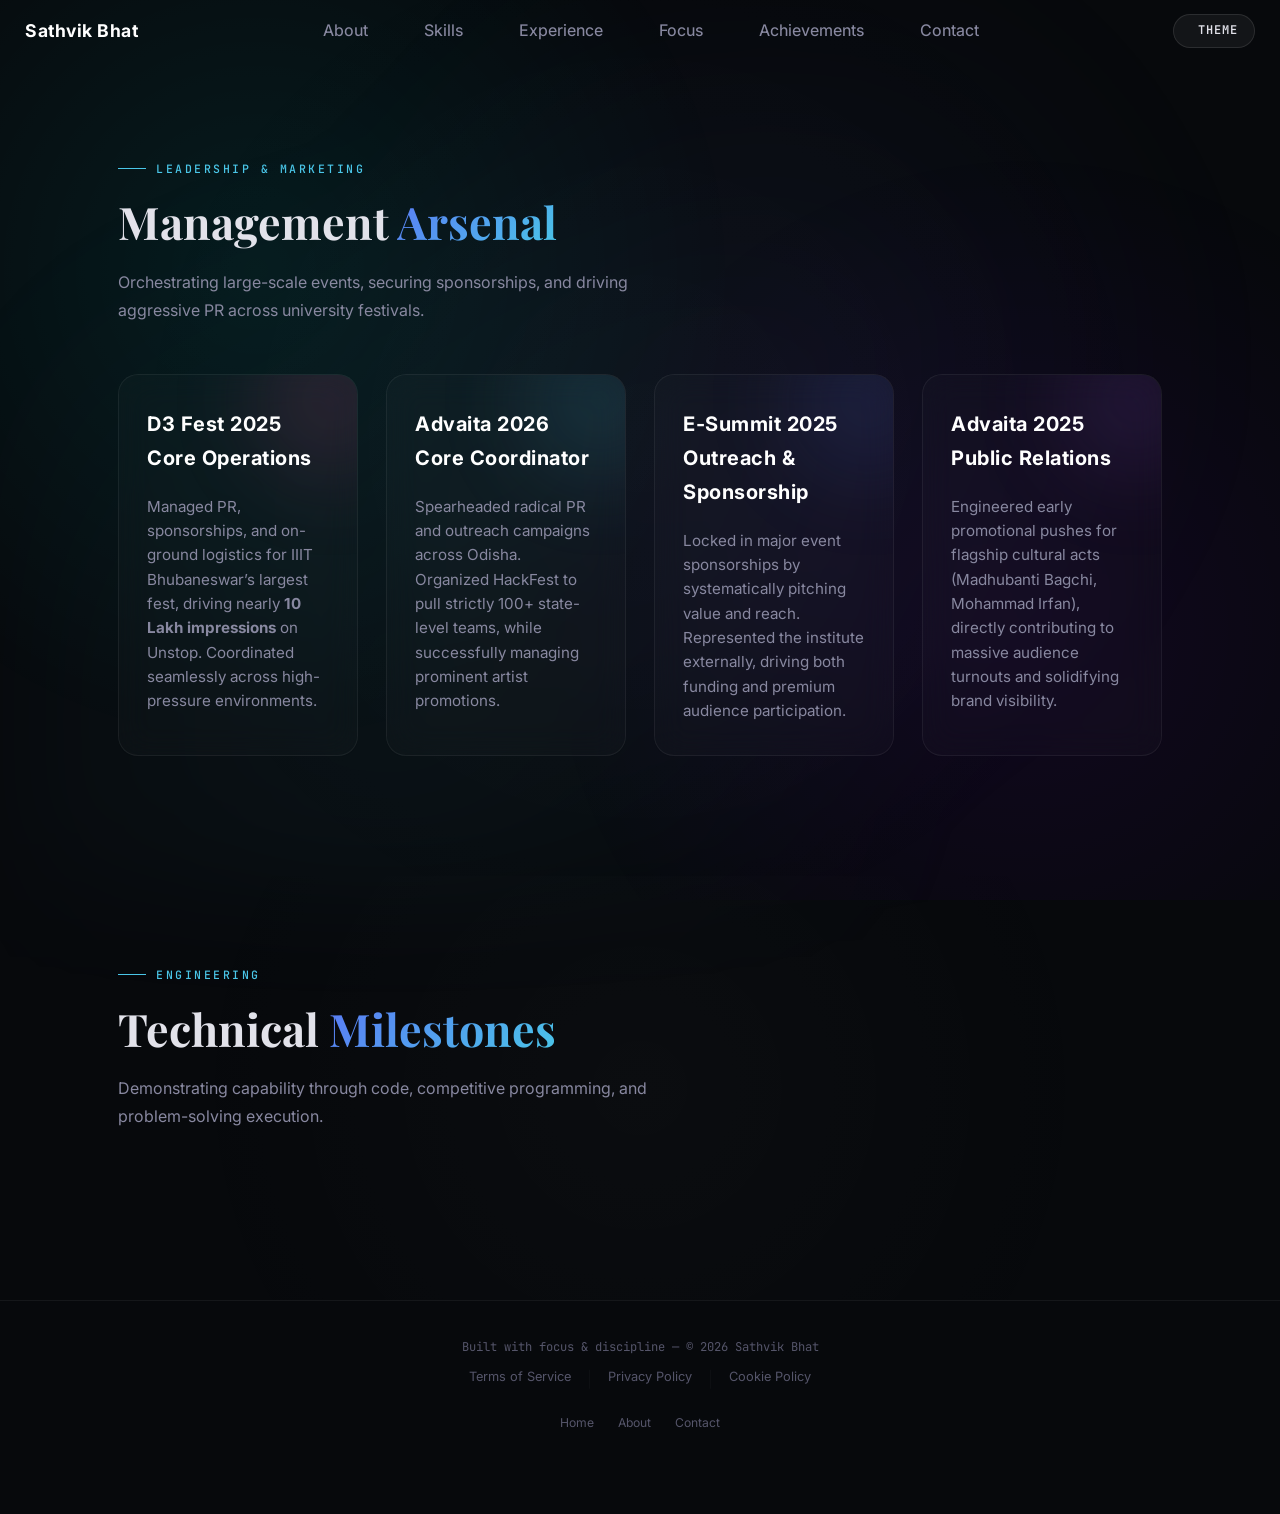
==== commit b0cb9778: "Updated day and night modes" ====
--- a/achievements.html
+++ b/achievements.html
@@ -31,10 +31,13 @@
       <div class="page-navbar">
         <a href="index.html#about">About</a>
         <a href="skills-projects.html">Skills</a>
-        <a href="skills-projects.html#projects">Projects</a>
+        <a href="index.html#experience">Experience</a>
         <a href="focus.html">Focus</a>
         <a href="achievements.html">Achievements</a>
-        <a href="index.html#contact">Contact</a>
+        <a href="contact.html">Contact</a>
+      </div>
+      <div class="theme-toggle" id="theme-toggle-btn" title="Toggle Theme">
+        <i class="ph ph-sun" id="theme-icon"></i>
       </div>
     </div>
     <button class="nav-toggle" id="nav-toggle" aria-label="Toggle navigation">
@@ -122,7 +125,14 @@
        ================================ -->
   <footer class="footer">
     <div class="container">
-      <p>Built with focus &amp; discipline — &copy; 2026</p>
+      <p style="margin-bottom: 8px;">Built with focus &amp; discipline — &copy; 2026 Sathvik Bhat</p>
+      <div class="footer-policy-links" style="display: flex; justify-content: center; gap: 16px; margin-bottom: 20px;">
+        <a href="#" style="color: var(--text-muted); font-size: 0.8rem; text-decoration: none; transition: color 0.3s ease;" onmouseover="this.style.color='var(--accent-cyan)'" onmouseout="this.style.color='var(--text-muted)'">Terms of Service</a>
+        <span style="color: var(--border-glass); opacity: 0.5;">|</span>
+        <a href="#" style="color: var(--text-muted); font-size: 0.8rem; text-decoration: none; transition: color 0.3s ease;" onmouseover="this.style.color='var(--accent-cyan)'" onmouseout="this.style.color='var(--text-muted)'">Privacy Policy</a>
+        <span style="color: var(--border-glass); opacity: 0.5;">|</span>
+        <a href="#" style="color: var(--text-muted); font-size: 0.8rem; text-decoration: none; transition: color 0.3s ease;" onmouseover="this.style.color='var(--accent-cyan)'" onmouseout="this.style.color='var(--text-muted)'">Cookie Policy</a>
+      </div>
       <div class="footer-links">
         <a href="index.html#hero">Home</a>
         <a href="index.html#about">About</a>
--- a/style.css
+++ b/style.css
@@ -511,19 +511,28 @@
   width: max-content;
   max-width: 95%;
   display: flex;
-  align-items: baseline;
-  gap: 4px;
-  padding: 8px 16px;
+  align-items: center; /* Center vertically */
+  justify-content: center;
+  padding: 0; /* Remove redundant padding, let nav-pill handle it */
   background: rgba(14, 14, 24, 0.65);
   backdrop-filter: blur(20px);
   -webkit-backdrop-filter: blur(20px);
   border: 1px solid rgba(255, 255, 255, 0.06);
   border-radius: 40px;
   box-shadow: 0 4px 24px rgba(0, 0, 0, 0.4);
-  font-size: 0.82rem;
-  font-weight: 450;
-  color: var(--text-secondary);
-  white-space: nowrap;
+  z-index: 1000;
+  overflow: hidden; /* Keep everything inside rounded corners */
+}
+
+.navbar.scrolled .nav-pill {
+  gap: 24px; /* More compact gap when scrolled */
+  padding: 8px 20px;
+  width: auto;
+}
+
+.navbar.scrolled .nav-pill a {
+  font-size: 0.85rem;
+  padding: 6px 12px;
 }
 
 /* ── Mobile toggle (hidden by default) ── */
@@ -1960,4 +1969,677 @@
   color: var(--text-secondary);
   text-transform: uppercase;
   letter-spacing: 1px;
-}+}
+
+/* ==============================
+   EXPERIENCE SECTION (MAIN PAGE)
+   ============================== */
+
+.experience-card {
+  display: block;
+  text-decoration: none;
+  background: var(--bg-card);
+  border: 1px solid var(--border-glass);
+  border-radius: var(--radius-lg);
+  padding: 40px;
+  position: relative;
+  overflow: hidden;
+  transition: var(--transition-smooth);
+  margin-top: 20px;
+}
+
+.experience-card:hover {
+  transform: translateY(-5px);
+  border-color: rgba(125, 249, 255, 0.3);
+  box-shadow: 0 20px 40px rgba(0, 0, 0, 0.4);
+}
+
+.exp-glow {
+  position: absolute;
+  top: 0; left: 0;
+  width: 100%; height: 100%;
+  background: radial-gradient(circle at top right, rgba(125, 249, 255, 0.08) 0%, rgba(0,0,0,0) 60%);
+  pointer-events: none;
+  opacity: 0;
+  transition: opacity 0.4s ease;
+}
+
+.experience-card:hover .exp-glow {
+  opacity: 1;
+}
+
+.exp-header {
+  display: flex;
+  justify-content: space-between;
+  align-items: flex-start;
+  margin-bottom: 24px;
+  flex-wrap: wrap;
+  gap: 16px;
+}
+
+.exp-role h3 {
+  font-size: 1.6rem;
+  color: var(--text-primary);
+  margin: 0 0 8px 0;
+  font-weight: 700;
+  transition: color 0.3s ease;
+}
+
+.experience-card:hover .exp-role h3 {
+  color: var(--accent-cyan);
+}
+
+.exp-company {
+  font-family: var(--font-mono);
+  color: var(--accent-purple);
+  font-size: 0.95rem;
+  letter-spacing: 1px;
+  text-transform: uppercase;
+  font-weight: 600;
+}
+
+.exp-duration {
+  background: rgba(255, 255, 255, 0.05);
+  border: 1px solid rgba(255, 255, 255, 0.1);
+  padding: 6px 14px;
+  border-radius: 20px;
+  font-size: 0.85rem;
+  color: var(--text-secondary);
+  font-family: var(--font-mono);
+}
+
+.exp-body p {
+  color: var(--text-secondary);
+  line-height: 1.7;
+  font-size: 1.05rem;
+  margin-bottom: 24px;
+}
+
+.exp-bullets {
+  list-style: none;
+  padding: 0;
+  margin: 0;
+  display: flex;
+  flex-direction: column;
+  gap: 12px;
+}
+
+.exp-bullets li {
+  position: relative;
+  padding-left: 24px;
+  color: var(--text-secondary);
+  font-size: 0.95rem;
+  line-height: 1.6;
+}
+
+.exp-bullets li::before {
+  content: '▹';
+  position: absolute;
+  left: 0;
+  color: var(--accent-cyan);
+  font-size: 1.2rem;
+  line-height: 1;
+  top: 2px;
+}
+
+/* ==============================
+   ABOUT SECTION REDESIGN
+   ============================== */
+
+.about-grid {
+  display: grid;
+  grid-template-columns: 1fr;
+  gap: 60px;
+  align-items: center;
+}
+
+@media (min-width: 992px) {
+  .about-grid {
+    grid-template-columns: 0.8fr 1.2fr;
+    gap: 80px;
+  }
+}
+
+.about-image-wrapper {
+  position: relative;
+  z-index: 1;
+}
+
+/* Glowing ring behind the image */
+.image-glow {
+  position: absolute;
+  top: 50%;
+  left: 50%;
+  width: 120%;
+  height: 120%;
+  background: radial-gradient(circle, rgba(125, 249, 255, 0.15) 0%, rgba(192, 132, 252, 0.1) 40%, rgba(0,0,0,0) 70%);
+  transform: translate(-50%, -50%);
+  z-index: -1;
+  border-radius: 50%;
+  filter: blur(40px);
+  animation: pulse-glow 6s infinite alternate;
+}
+
+@keyframes pulse-glow {
+  0% { transform: translate(-50%, -50%) scale(0.9); opacity: 0.7; }
+  100% { transform: translate(-50%, -50%) scale(1.1); opacity: 1; }
+}
+
+.about-image {
+  width: 100%;
+  aspect-ratio: 4 / 5;
+  object-fit: cover;
+  object-position: top;
+  border-radius: var(--radius-lg);
+  border: 1px solid rgba(255, 255, 255, 0.1);
+  box-shadow: 0 20px 40px rgba(0, 0, 0, 0.5);
+  transition: transform 0.4s ease, border-color 0.4s ease;
+}
+
+.about-image-wrapper:hover .about-image {
+  transform: translateY(-10px) scale(1.02);
+  border-color: rgba(125, 249, 255, 0.3);
+}
+
+.about-glass-badge {
+  position: absolute;
+  bottom: -20px;
+  right: -20px;
+  background: rgba(20, 20, 30, 0.8);
+  backdrop-filter: blur(20px);
+  -webkit-backdrop-filter: blur(20px);
+  border: 1px solid rgba(255, 255, 255, 0.1);
+  padding: 12px 24px;
+  border-radius: 40px;
+  display: flex;
+  align-items: center;
+  gap: 12px;
+  font-family: var(--font-mono);
+  font-size: 0.8rem;
+  font-weight: 500;
+  color: #fff;
+  box-shadow: 0 10px 30px rgba(0, 0, 0, 0.5);
+  transform: translateY(0);
+  transition: transform 0.3s ease;
+}
+
+.about-image-wrapper:hover .about-glass-badge {
+  transform: translateY(-5px);
+}
+
+.badge-dot {
+  width: 8px;
+  height: 8px;
+  background: #10b981; /* green */
+  border-radius: 50%;
+  box-shadow: 0 0 10px #10b981;
+}
+
+.about-paras {
+  display: flex;
+  flex-direction: column;
+  gap: 20px;
+  margin-bottom: 40px;
+}
+
+.about-paras p {
+  color: var(--text-secondary);
+  line-height: 1.8;
+  font-size: 1.05rem;
+  margin: 0;
+}
+
+.about-quote {
+  position: relative;
+  background: rgba(255, 255, 255, 0.03);
+  padding: 24px 32px;
+  border-radius: var(--radius-md);
+  border-left: 4px solid var(--accent-cyan);
+  margin-top: 10px;
+}
+
+.quote-icon {
+  position: absolute;
+  top: -20px;
+  left: 10px;
+  font-family: serif;
+  font-size: 6rem;
+  line-height: 1;
+  color: rgba(125, 249, 255, 0.1);
+  user-select: none;
+}
+
+.about-quote p {
+  color: var(--text-primary);
+  font-size: 1.15rem;
+  font-weight: 400;
+  font-style: italic;
+  position: relative;
+  z-index: 2;
+  letter-spacing: 0.5px;
+}
+
+.about-stats-mini {
+  display: flex;
+  flex-wrap: wrap;
+  gap: 16px;
+}
+
+.stat-pill {
+  background: var(--bg-card);
+  border: 1px solid var(--border-glass);
+  padding: 12px 20px;
+  border-radius: 40px;
+  display: flex;
+  align-items: center;
+  gap: 12px;
+  transition: var(--transition-fast);
+}
+
+.stat-pill:hover {
+  border-color: rgba(255, 255, 255, 0.15);
+  background: rgba(255, 255, 255, 0.05);
+  transform: translateY(-3px);
+}
+
+.stat-num {
+  font-family: var(--font-mono);
+  font-weight: 700;
+  color: var(--accent-cyan);
+  font-size: 0.9rem;
+}
+
+.stat-text {
+  font-size: 0.85rem;
+  color: var(--text-secondary);
+  text-transform: uppercase;
+  letter-spacing: 1px;
+}
+
+/* ==============================
+   CRAZY CONTACT PAGE
+   ============================== */
+
+.contact-page-wrapper {
+  position: relative;
+  min-height: 100vh;
+  display: flex;
+  align-items: center;
+  justify-content: center;
+  padding-top: 120px;
+  padding-bottom: 100px;
+  overflow: hidden;
+}
+
+/* Cosmic background orbs */
+.contact-orb {
+  position: absolute;
+  border-radius: 50%;
+  filter: blur(100px);
+  z-index: -2;
+  animation: floatOrb 10s infinite ease-in-out alternate;
+}
+
+.contact-orb.orb-1 {
+  top: 10%;
+  left: 10%;
+  width: 400px;
+  height: 400px;
+  background: rgba(125, 249, 255, 0.15);
+}
+
+.contact-orb.orb-2 {
+  bottom: 0%;
+  right: 10%;
+  width: 500px;
+  height: 500px;
+  background: rgba(192, 132, 252, 0.15);
+  animation-delay: -5s;
+}
+
+@keyframes floatOrb {
+  0% { transform: translate(0, 0) scale(1); }
+  100% { transform: translate(50px, -50px) scale(1.1); }
+}
+
+/* Glass Interface */
+.contact-glass-panel {
+  background: rgba(15, 15, 25, 0.6);
+  backdrop-filter: blur(30px);
+  -webkit-backdrop-filter: blur(30px);
+  border: 1px solid rgba(255, 255, 255, 0.08);
+  border-radius: 30px;
+  padding: 60px;
+  box-shadow: 0 30px 60px rgba(0, 0, 0, 0.6), inset 0 1px 0 rgba(255, 255, 255, 0.1);
+  display: grid;
+  grid-template-columns: 1fr 1fr;
+  gap: 60px;
+  position: relative;
+  z-index: 2;
+  width: 100%;
+}
+
+@media (max-width: 992px) {
+  .contact-glass-panel {
+    grid-template-columns: 1fr;
+    padding: 40px 24px;
+    gap: 40px;
+  }
+}
+
+.contact-crazy-info h2 {
+  font-size: 3.5rem;
+  margin-bottom: 20px;
+  line-height: 1.1;
+  color: #fff;
+}
+
+.contact-crazy-info h2 span {
+  display: block;
+}
+
+.contact-crazy-info p {
+  color: var(--text-secondary);
+  font-size: 1.1rem;
+  line-height: 1.7;
+  margin-bottom: 40px;
+  max-width: 400px;
+}
+
+.social-bento {
+  display: grid;
+  grid-template-columns: 1fr 1fr;
+  gap: 16px;
+}
+
+.social-card {
+  background: rgba(255, 255, 255, 0.03);
+  border: 1px solid rgba(255, 255, 255, 0.05);
+  padding: 30px 24px;
+  border-radius: 20px;
+  display: flex;
+  flex-direction: column;
+  align-items: flex-start;
+  gap: 16px;
+  text-decoration: none;
+  transition: all 0.4s cubic-bezier(0.175, 0.885, 0.32, 1.275);
+}
+
+.social-card:hover {
+  transform: translateY(-8px);
+  background: rgba(255, 255, 255, 0.06);
+  border-color: var(--accent-cyan);
+  box-shadow: 0 15px 30px rgba(125, 249, 255, 0.1);
+}
+
+.social-card.email:hover { border-color: var(--accent-purple); box-shadow: 0 15px 30px rgba(192, 132, 252, 0.1); }
+
+.social-icon {
+  font-size: 2.5rem;
+  line-height: 1;
+}
+
+.social-card span {
+  color: #fff;
+  font-weight: 600;
+  font-family: var(--font-mono);
+  font-size: 0.9rem;
+}
+
+.crazy-form-group {
+  position: relative;
+  margin-bottom: 30px;
+}
+
+.crazy-input {
+  width: 100%;
+  background: transparent;
+  border: none;
+  border-bottom: 2px solid rgba(255, 255, 255, 0.1);
+  padding: 16px 0;
+  color: #fff;
+  font-size: 1.1rem;
+  font-family: var(--font-primary);
+  outline: none;
+  transition: border-color 0.3s ease;
+}
+
+.crazy-input:focus {
+  border-color: var(--accent-cyan);
+}
+
+.crazy-label {
+  position: absolute;
+  top: 16px;
+  left: 0;
+  color: var(--text-secondary);
+  font-size: 1.1rem;
+  pointer-events: none;
+  transition: all 0.3s ease;
+}
+
+.crazy-input:focus ~ .crazy-label,
+.crazy-input:valid ~ .crazy-label {
+  top: -12px;
+  font-size: 0.8rem;
+  color: var(--accent-cyan);
+  font-weight: 600;
+  letter-spacing: 1px;
+  text-transform: uppercase;
+}
+
+.crazy-textarea {
+  min-height: 100px;
+  resize: vertical;
+}
+
+.crazy-submit {
+  background: var(--accent-cyan);
+  color: #000;
+  border: none;
+  padding: 16px 36px;
+  border-radius: 40px;
+  font-weight: 700;
+  font-size: 1.1rem;
+  cursor: pointer;
+  display: flex;
+  align-items: center;
+  gap: 12px;
+  transition: all 0.4s cubic-bezier(0.175, 0.885, 0.32, 1.275);
+  margin-top: 10px;
+}
+
+.crazy-submit:hover {
+  background: #fff;
+  color: #000;
+  transform: scale(1.05);
+  box-shadow: 0 10px 20px rgba(125, 249, 255, 0.3);
+}
+
+/* ==============================
+   LIGHT MODE OVERRIDES
+   ============================== */
+
+[data-theme="light"] {
+  --bg-primary: #F8F9FA;
+  --bg-secondary: #EBECEF;
+  --bg-card: rgba(0, 0, 0, 0.03);
+  --bg-glass: rgba(0, 0, 0, 0.05);
+  --border-glass: rgba(0, 0, 0, 0.1);
+  --border-hover: rgba(0, 0, 0, 0.2);
+
+  --text-primary: #1D1D1F;
+  --text-secondary: #4A4A58;
+  --text-muted: #6E6E80;
+
+  --accent-blue: #0940D3;
+  --accent-cyan: #077C9B;
+  --accent-purple: #6A1A9A;
+  --accent-gradient: linear-gradient(135deg, #0940D3 0%, #077C9B 100%);
+}
+
+[data-theme="light"] body {
+  background: var(--bg-primary);
+  color: var(--text-primary);
+}
+
+[data-theme="light"] body::before {
+  background:
+    radial-gradient(circle at 20% 30%, rgba(7, 124, 155, 0.12), transparent 40%),
+    radial-gradient(circle at 80% 70%, rgba(106, 26, 154, 0.12), transparent 40%);
+}
+
+[data-theme="light"] body::after {
+  background:
+    radial-gradient(circle at 60% 40%, rgba(9, 64, 211, 0.08), transparent 50%),
+    radial-gradient(circle at 30% 80%, rgba(7, 124, 155, 0.08), transparent 50%);
+}
+
+[data-theme="light"] .bento-box::before {
+  background: linear-gradient(180deg, rgba(255,255,255,0) 0%, rgba(255,255,255,0.7) 100%);
+}
+
+[data-theme="light"] .contact-glass-panel {
+  background: rgba(255, 255, 255, 0.85);
+  box-shadow: 0 30px 60px rgba(0, 0, 0, 0.08);
+  border-color: rgba(0,0,0,0.1);
+}
+
+[data-theme="light"] .contact-orb.orb-1 { background: rgba(7, 124, 155, 0.25); }
+[data-theme="light"] .contact-orb.orb-2 { background: rgba(106, 26, 154, 0.25); }
+
+[data-theme="light"] .crazy-input {
+  color: var(--text-primary);
+  border-bottom: 2px solid rgba(0, 0, 0, 0.15);
+}
+
+[data-theme="light"] .crazy-input:focus { border-color: var(--accent-cyan); }
+[data-theme="light"] .social-card span,
+[data-theme="light"] .contact-crazy-info h2 { color: var(--text-primary); }
+[data-theme="light"] .bento-code-icon { color: rgba(0,0,0,0.06); }
+[data-theme="light"] .about-glass-badge { background: rgba(255,255,255,0.9); border-color: rgba(0,0,0,0.1); color: var(--text-primary); }
+[data-theme="light"] .quote-icon { color: rgba(0,0,0,0.05); }
+
+/* Form overrides */
+[data-theme="light"] .crazy-submit { background: var(--text-primary); color: #fff; }
+[data-theme="light"] .crazy-submit:hover { background: var(--accent-cyan); color: #fff; }
+[data-theme="light"] .btn-primary { background: var(--text-primary); color: #fff; }
+[data-theme="light"] .btn-primary:hover { background: var(--accent-cyan); color: #fff; }
+
+/* Navbar styling for Light Theme */
+[data-theme="light"] .navbar.scrolled {
+  background: rgba(255, 255, 255, 0.75);
+  border-color: rgba(0, 0, 0, 0.1);
+  box-shadow: 0 4px 24px rgba(0, 0, 0, 0.1);
+}
+[data-theme="light"] .navbar a { color: var(--text-secondary); }
+[data-theme="light"] .navbar a:hover { color: var(--accent-cyan); background: rgba(0,0,0,0.04); }
+[data-theme="light"] .name-navbar a { color: var(--text-primary) !important; }
+
+/* Mobile navbar overrides */
+@media (max-width: 768px) {
+  [data-theme="light"] .nav-pill,
+  [data-theme="light"] .navbar.scrolled .nav-pill {
+    background: rgba(255, 255, 255, 0.95) !important;
+    border-top: 1px solid rgba(0, 0, 0, 0.08) !important;
+    box-shadow: 0 -4px 20px rgba(0, 0, 0, 0.08) !important;
+  }
+}
+
+/* Explicit color overrides for text */
+[data-theme="light"] h1, [data-theme="light"] h2, [data-theme="light"] h3, [data-theme="light"] h4 { color: var(--text-primary); }
+[data-theme="light"] p { color: var(--text-secondary); }
+[data-theme="light"] .highlight { color: var(--text-primary); }
+[data-theme="light"] .exp-duration { background: rgba(0,0,0,0.05); border-color: rgba(0,0,0,0.1); color: var(--text-secondary); }
+[data-theme="light"] .about-quote p { color: var(--text-primary); }
+
+/* ==============================
+   THEME TOGGLE BUTTON
+   ============================== */
+
+.theme-toggle {
+  background: rgba(255, 255, 255, 0.05);
+  border: 1px solid rgba(255, 255, 255, 0.1);
+  color: var(--text-primary);
+  border-radius: 40px;
+  padding: 0 16px;
+  height: 34px;
+  display: flex;
+  align-items: center;
+  justify-content: center;
+  cursor: pointer;
+  margin-left: 10px;
+  transition: all 0.3s ease;
+  flex-shrink: 0;
+}
+
+.theme-toggle::after {
+  content: "Theme";
+  font-family: var(--font-mono);
+  font-size: 0.75rem;
+  margin-left: 8px;
+  font-weight: 600;
+  text-transform: uppercase;
+  letter-spacing: 1px;
+}
+
+.theme-toggle i {
+  font-size: 1.1rem;
+}
+
+.theme-toggle:hover {
+  background: rgba(255, 255, 255, 0.15);
+  transform: scale(1.05);
+  color: var(--accent-cyan);
+}
+
+[data-theme="light"] .theme-toggle {
+  background: rgba(0, 0, 0, 0.05);
+  border-color: rgba(0, 0, 0, 0.1);
+}
+
+[data-theme="light"] .theme-toggle:hover {
+  background: rgba(0, 0, 0, 0.1);
+  color: var(--accent-blue);
+}
+
+@media (max-width: 768px) {
+  .theme-toggle::after {
+    display: none !important;
+  }
+  .theme-toggle {
+    padding: 0;
+    width: 32px;
+    margin-left: 4px;
+  }
+}
+
+/* Specific Component Text Overrides */
+[data-theme="light"] h1, 
+[data-theme="light"] h2, 
+[data-theme="light"] h3, 
+[data-theme="light"] h4, 
+[data-theme="light"] h5, 
+[data-theme="light"] p, 
+[data-theme="light"] span:not(.gradient-text):not(.badge-dot):not(.social-icon):not(.link-icon):not(.nav-pill *),
+[data-theme="light"] a:not(.btn-primary):not(.crazy-submit):not(.nav-pill a) {
+  color: var(--text-primary);
+}
+
+[data-theme="light"] .name-line {
+  background: linear-gradient(90deg, #1d1d1f, #0940D3, #6A1A9A);
+  -webkit-background-clip: text;
+  background-clip: text;
+  -webkit-text-fill-color: transparent;
+  animation: none; /* Disable heavy dark glow */
+  filter: drop-shadow(0 4px 10px rgba(0,0,0,0.1));
+}
+
+[data-theme="light"] .hero-tagline { color: var(--accent-blue) !important; }
+[data-theme="light"] .section-label { color: var(--accent-blue) !important; }
+[data-theme="light"] .section-label::before { background: var(--accent-blue) !important; }
+[data-theme="light"] .bento-desc { color: var(--text-secondary) !important; }
+[data-theme="light"] .exp-company { color: var(--accent-purple) !important; }
+[data-theme="light"] .contact-link { color: var(--text-primary); background: rgba(0,0,0,0.03); border-color: rgba(0,0,0,0.1); }
+[data-theme="light"] .footer-policy-links a { color: var(--text-secondary) !important; }
+[data-theme="light"] .exp-bullets li::before { color: var(--accent-blue) !important; }
